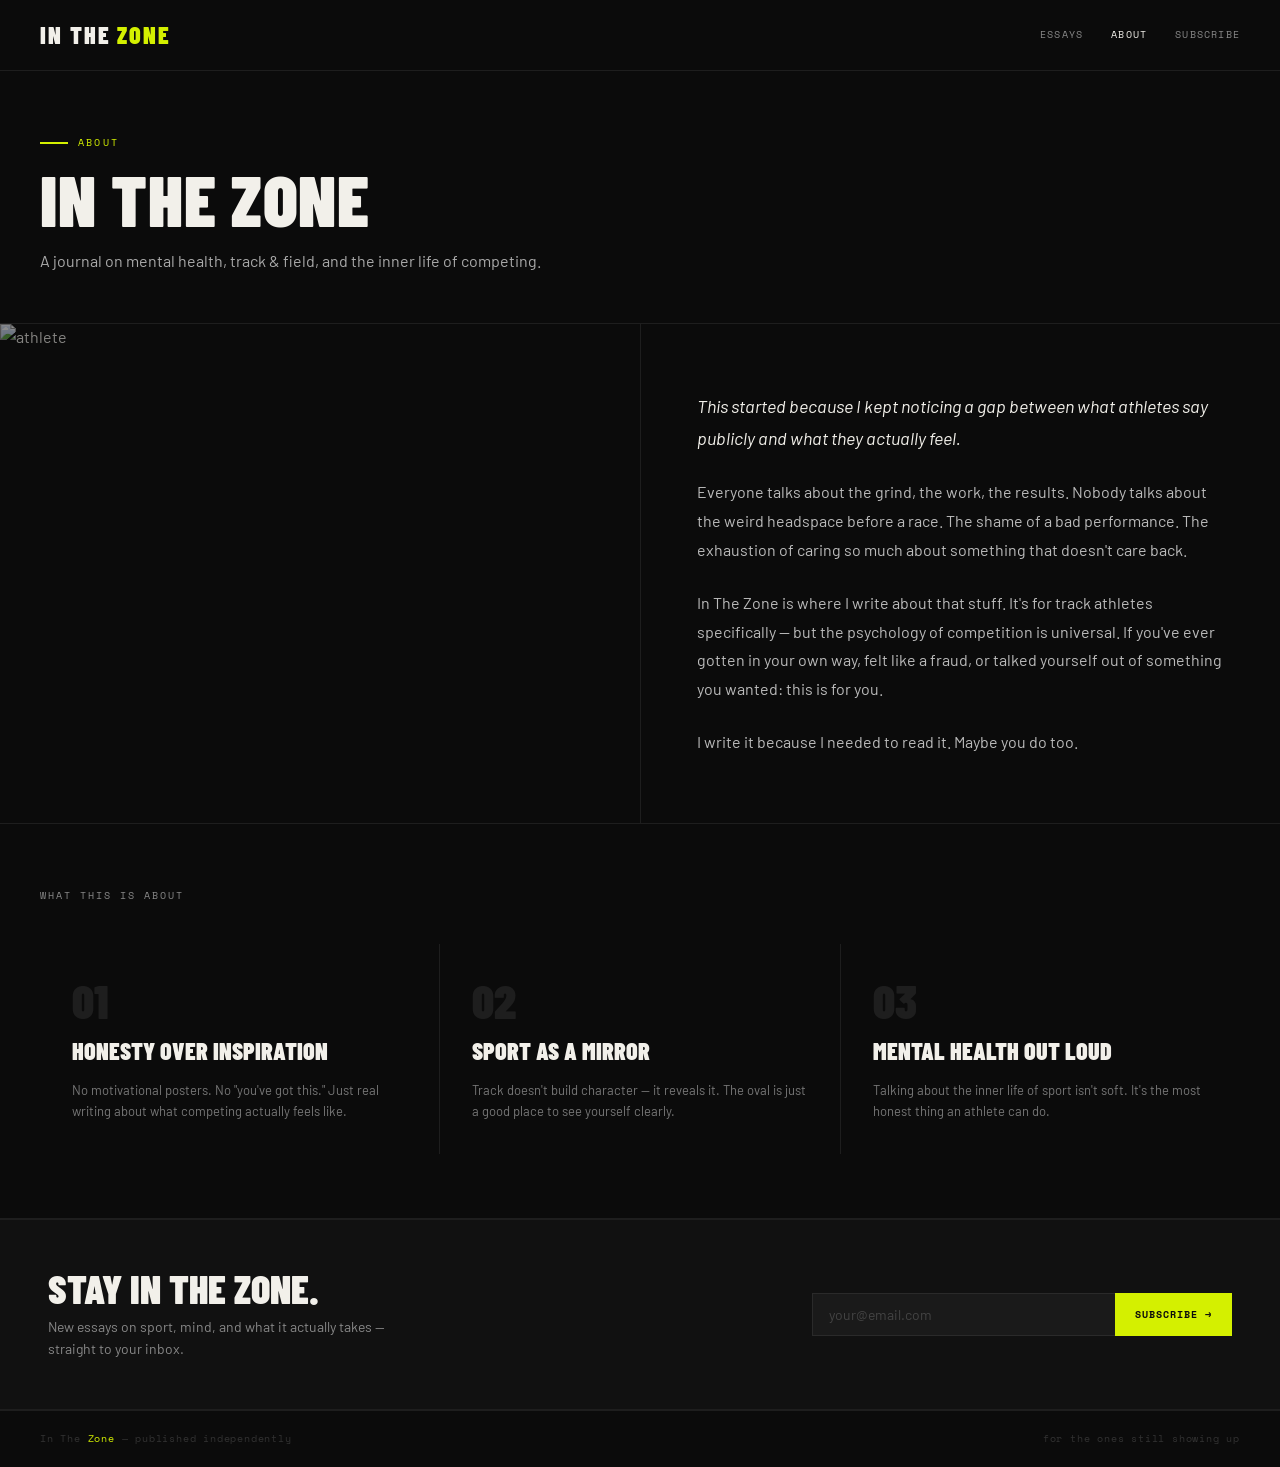
==== about.html @ 439c7f2e "Add files via upload" ====
<!DOCTYPE html>
<html lang="en">
<head>
<meta charset="UTF-8">
<meta name="viewport" content="width=device-width, initial-scale=1.0">
<title>About — In The Zone</title>
<link rel="stylesheet" href="style.css">
<style>
.about-layout{
  display:grid;grid-template-columns:1fr 1fr;
  border-bottom:1px solid var(--rule);
  min-height:500px;
}
.about-img{overflow:hidden;}
.about-img img{width:100%;height:100%;object-fit:cover;filter:brightness(0.55) saturate(0.8);display:block;}
.about-text{
  padding:64px 56px;border-left:1px solid var(--rule);
  display:flex;flex-direction:column;justify-content:center;
}
.about-text p{font-size:16px;line-height:1.8;color:#bbb;margin-bottom:24px;}
.about-text p:first-child{font-size:18px;color:var(--white);font-style:italic;}
.about-text p:last-child{margin-bottom:0;}

.about-values{
  padding:64px 40px;border-bottom:1px solid var(--rule);
}
.values-label{
  font-family:'Space Mono',monospace;font-size:10px;letter-spacing:0.2em;
  text-transform:uppercase;color:var(--muted);margin-bottom:40px;
}
.values-grid{display:grid;grid-template-columns:1fr 1fr 1fr;gap:1px;background:var(--rule);}
.value-item{background:var(--bg);padding:32px;}
.value-num{font-family:'Barlow Condensed',sans-serif;font-weight:900;font-size:48px;color:#1e1e1e;line-height:1;margin-bottom:8px;}
.value-hed{font-family:'Barlow Condensed',sans-serif;font-weight:900;font-size:24px;text-transform:uppercase;color:var(--white);margin-bottom:10px;}
.value-dek{font-size:13px;line-height:1.6;color:#777;}
</style>
</head>
<body>

<nav>
  <a href="index.html" class="wordmark">In The <span>Zone</span></a>
  <div class="navlinks">
    <a href="essays.html">Essays</a>
    <a href="about.html" class="active">About</a>
    <a href="contact.html">Subscribe</a>
  </div>
</nav>

<div class="page-header">
  <div class="page-header-tag">About</div>
  <h1>In The Zone</h1>
  <p>A journal on mental health, track & field, and the inner life of competing.</p>
</div>

<div class="about-layout">
  <div class="about-img">
    <img src="https://images.unsplash.com/photo-1434682881908-b43d0467b798?w=900&q=80" alt="athlete" />
  </div>
  <div class="about-text">
    <p>This started because I kept noticing a gap between what athletes say publicly and what they actually feel.</p>
    <p>Everyone talks about the grind, the work, the results. Nobody talks about the weird headspace before a race. The shame of a bad performance. The exhaustion of caring so much about something that doesn't care back.</p>
    <p>In The Zone is where I write about that stuff. It's for track athletes specifically — but the psychology of competition is universal. If you've ever gotten in your own way, felt like a fraud, or talked yourself out of something you wanted: this is for you.</p>
    <p>I write it because I needed to read it. Maybe you do too.</p>
  </div>
</div>

<div class="about-values">
  <div class="values-label">What this is about</div>
  <div class="values-grid">
    <div class="value-item">
      <div class="value-num">01</div>
      <div class="value-hed">Honesty over inspiration</div>
      <div class="value-dek">No motivational posters. No "you've got this." Just real writing about what competing actually feels like.</div>
    </div>
    <div class="value-item">
      <div class="value-num">02</div>
      <div class="value-hed">Sport as a mirror</div>
      <div class="value-dek">Track doesn't build character — it reveals it. The oval is just a good place to see yourself clearly.</div>
    </div>
    <div class="value-item">
      <div class="value-num">03</div>
      <div class="value-hed">Mental health out loud</div>
      <div class="value-dek">Talking about the inner life of sport isn't soft. It's the most honest thing an athlete can do.</div>
    </div>
  </div>
</div>

<div class="sub-strip">
  <div class="sub-strip-left">
    <h2>Stay in the zone.</h2>
    <p>New essays on sport, mind, and what it actually takes — straight to your inbox.</p>
  </div>
  <div class="sub-form">
    <input type="email" placeholder="your@email.com" />
    <button>Subscribe →</button>
  </div>
</div>

<footer>
  <p>In The <span class="zap">Zone</span> — published independently</p>
  <p>for the ones still showing up</p>
</footer>

</body>
</html>
---- style.css ----
@import url('https://fonts.googleapis.com/css2?family=Barlow+Condensed:wght@400;700;900&family=Barlow:ital,wght@0,400;0,500;1,400&family=Space+Mono&display=swap');

*,*::before,*::after{box-sizing:border-box;margin:0;padding:0}
:root{
  --bg:#0b0b0b;
  --zap:#d4f000;
  --white:#f2f0ea;
  --muted:#888;
  --rule:#1e1e1e;
}
body{background:var(--bg);color:var(--white);font-family:'Barlow',sans-serif;line-height:1.6;}
a{text-decoration:none;color:inherit;}

/* NAV */
nav{
  display:flex;align-items:center;justify-content:space-between;
  padding:16px 40px;border-bottom:1px solid var(--rule);
  position:sticky;top:0;z-index:100;background:var(--bg);
}
.wordmark{
  font-family:'Barlow Condensed',sans-serif;font-weight:900;
  font-size:24px;letter-spacing:0.08em;text-transform:uppercase;color:var(--white);
}
.wordmark span{color:var(--zap);}
.navlinks{display:flex;gap:28px;}
.navlinks a{
  font-family:'Space Mono',monospace;font-size:10px;
  letter-spacing:0.12em;text-transform:uppercase;color:var(--muted);
  transition:color 0.15s;
}
.navlinks a:hover{color:var(--white);}
.navlinks a.active{color:var(--white);}

/* FOOTER */
footer{
  padding:20px 40px;border-top:1px solid var(--rule);
  display:flex;justify-content:space-between;align-items:center;margin-top:0;
}
footer p{font-family:'Space Mono',monospace;font-size:10px;color:#333;letter-spacing:0.08em;}
footer .zap{color:var(--zap);}

/* SUBSCRIBE STRIP */
.sub-strip{
  padding:48px;border-top:1px solid var(--rule);border-bottom:1px solid var(--rule);
  display:flex;align-items:center;justify-content:space-between;gap:40px;
  background:#111;
}
.sub-strip-left h2{
  font-family:'Barlow Condensed',sans-serif;font-weight:900;
  font-size:40px;text-transform:uppercase;color:var(--white);
  line-height:1;margin-bottom:8px;
}
.sub-strip-left p{font-size:14px;color:#888;max-width:360px;}
.sub-form{display:flex;flex:1;max-width:420px;}
.sub-form input{
  flex:1;padding:12px 16px;background:#1a1a1a;
  border:1px solid #2a2a2a;border-right:none;
  color:var(--white);font-family:'Barlow',sans-serif;font-size:14px;outline:none;
}
.sub-form input::placeholder{color:#444;}
.sub-form button{
  background:var(--zap);color:#0b0b0b;
  font-family:'Space Mono',monospace;font-size:10px;font-weight:700;
  letter-spacing:0.1em;text-transform:uppercase;
  padding:12px 20px;border:none;cursor:pointer;white-space:nowrap;
}
.sub-form button:hover{background:#c2e000;}

/* PAGE HEADER */
.page-header{
  padding:64px 40px 48px;border-bottom:1px solid var(--rule);
}
.page-header-tag{
  font-family:'Space Mono',monospace;font-size:10px;letter-spacing:0.22em;
  text-transform:uppercase;color:var(--zap);margin-bottom:14px;
  display:flex;align-items:center;gap:10px;
}
.page-header-tag::before{content:'';width:28px;height:2px;background:var(--zap);}
.page-header h1{
  font-family:'Barlow Condensed',sans-serif;font-weight:900;
  font-size:72px;line-height:0.93;letter-spacing:0.01em;
  text-transform:uppercase;color:var(--white);max-width:800px;
}
.page-header p{
  font-size:16px;line-height:1.65;color:#aaa;
  max-width:560px;margin-top:16px;
}
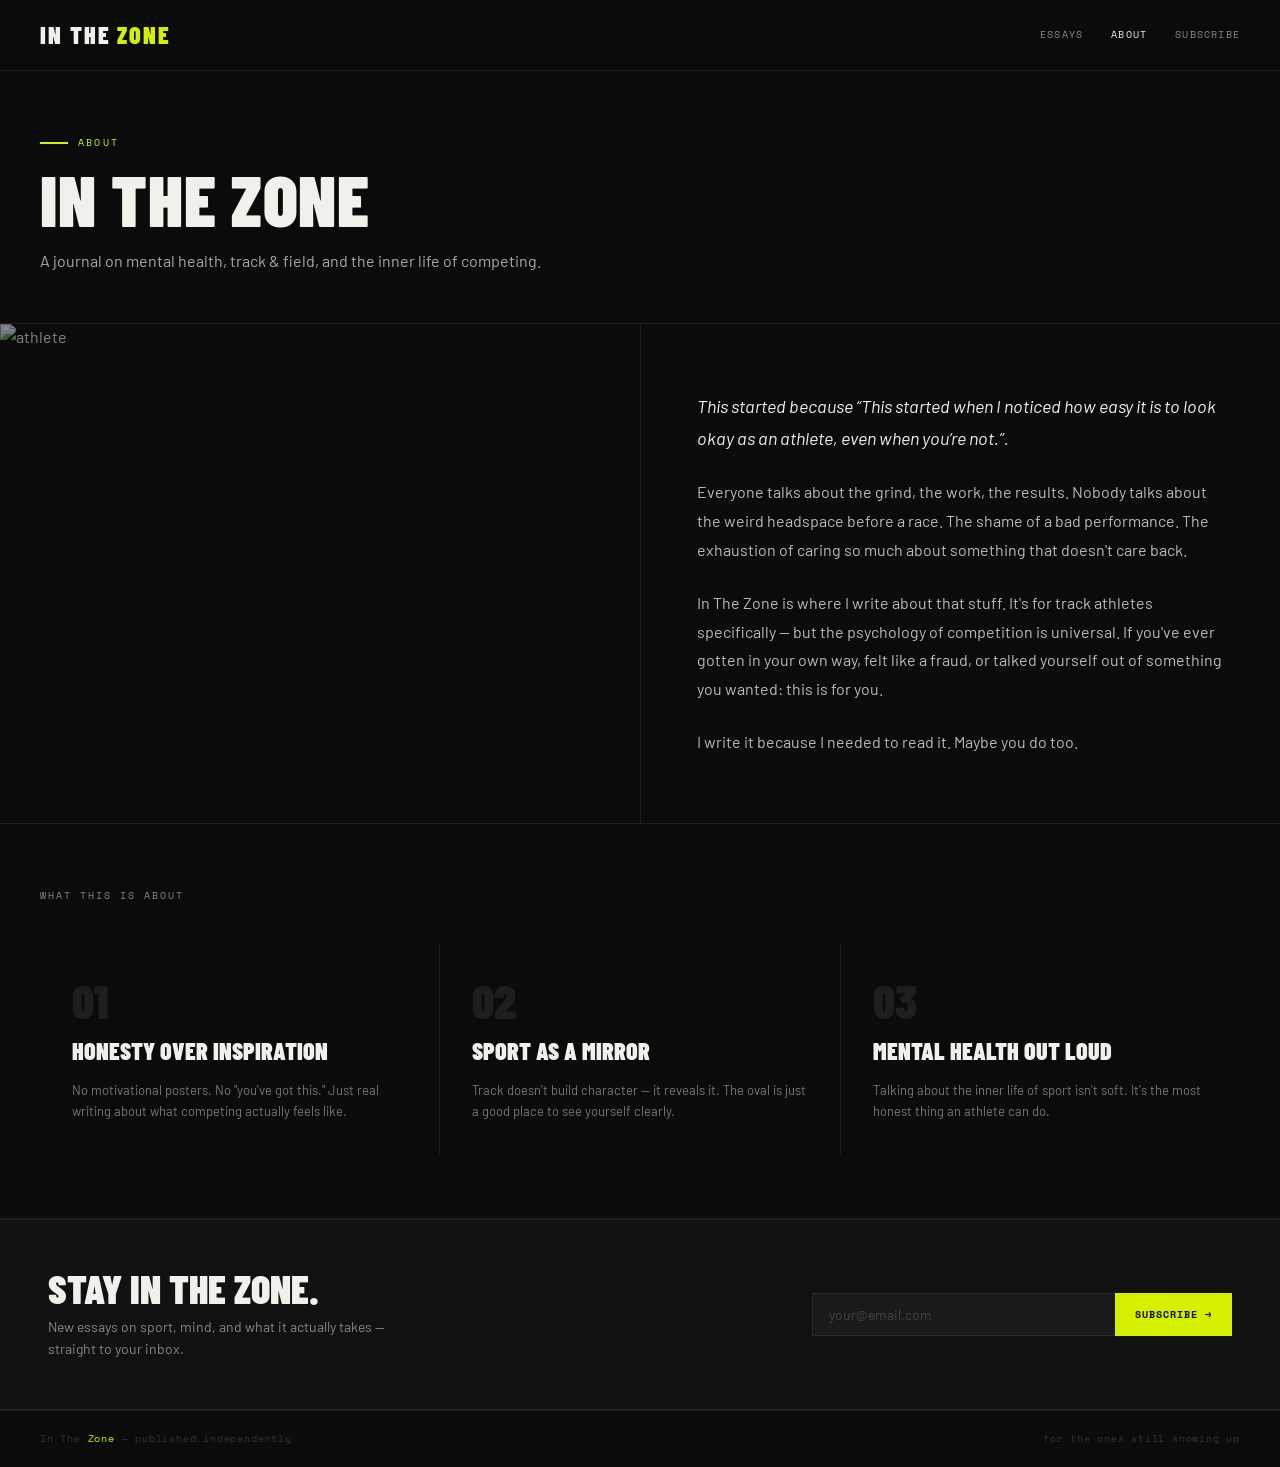
==== commit 4276b8e5: "about.html" ====
--- a/about.html
+++ b/about.html
@@ -57,7 +57,7 @@
     <img src="https://images.unsplash.com/photo-1434682881908-b43d0467b798?w=900&q=80" alt="athlete" />
   </div>
   <div class="about-text">
-    <p>This started because I kept noticing a gap between what athletes say publicly and what they actually feel.</p>
+    <p>This started because “This started when I noticed how easy it is to look okay as an athlete, even when you’re not.”.</p>
     <p>Everyone talks about the grind, the work, the results. Nobody talks about the weird headspace before a race. The shame of a bad performance. The exhaustion of caring so much about something that doesn't care back.</p>
     <p>In The Zone is where I write about that stuff. It's for track athletes specifically — but the psychology of competition is universal. If you've ever gotten in your own way, felt like a fraud, or talked yourself out of something you wanted: this is for you.</p>
     <p>I write it because I needed to read it. Maybe you do too.</p>
